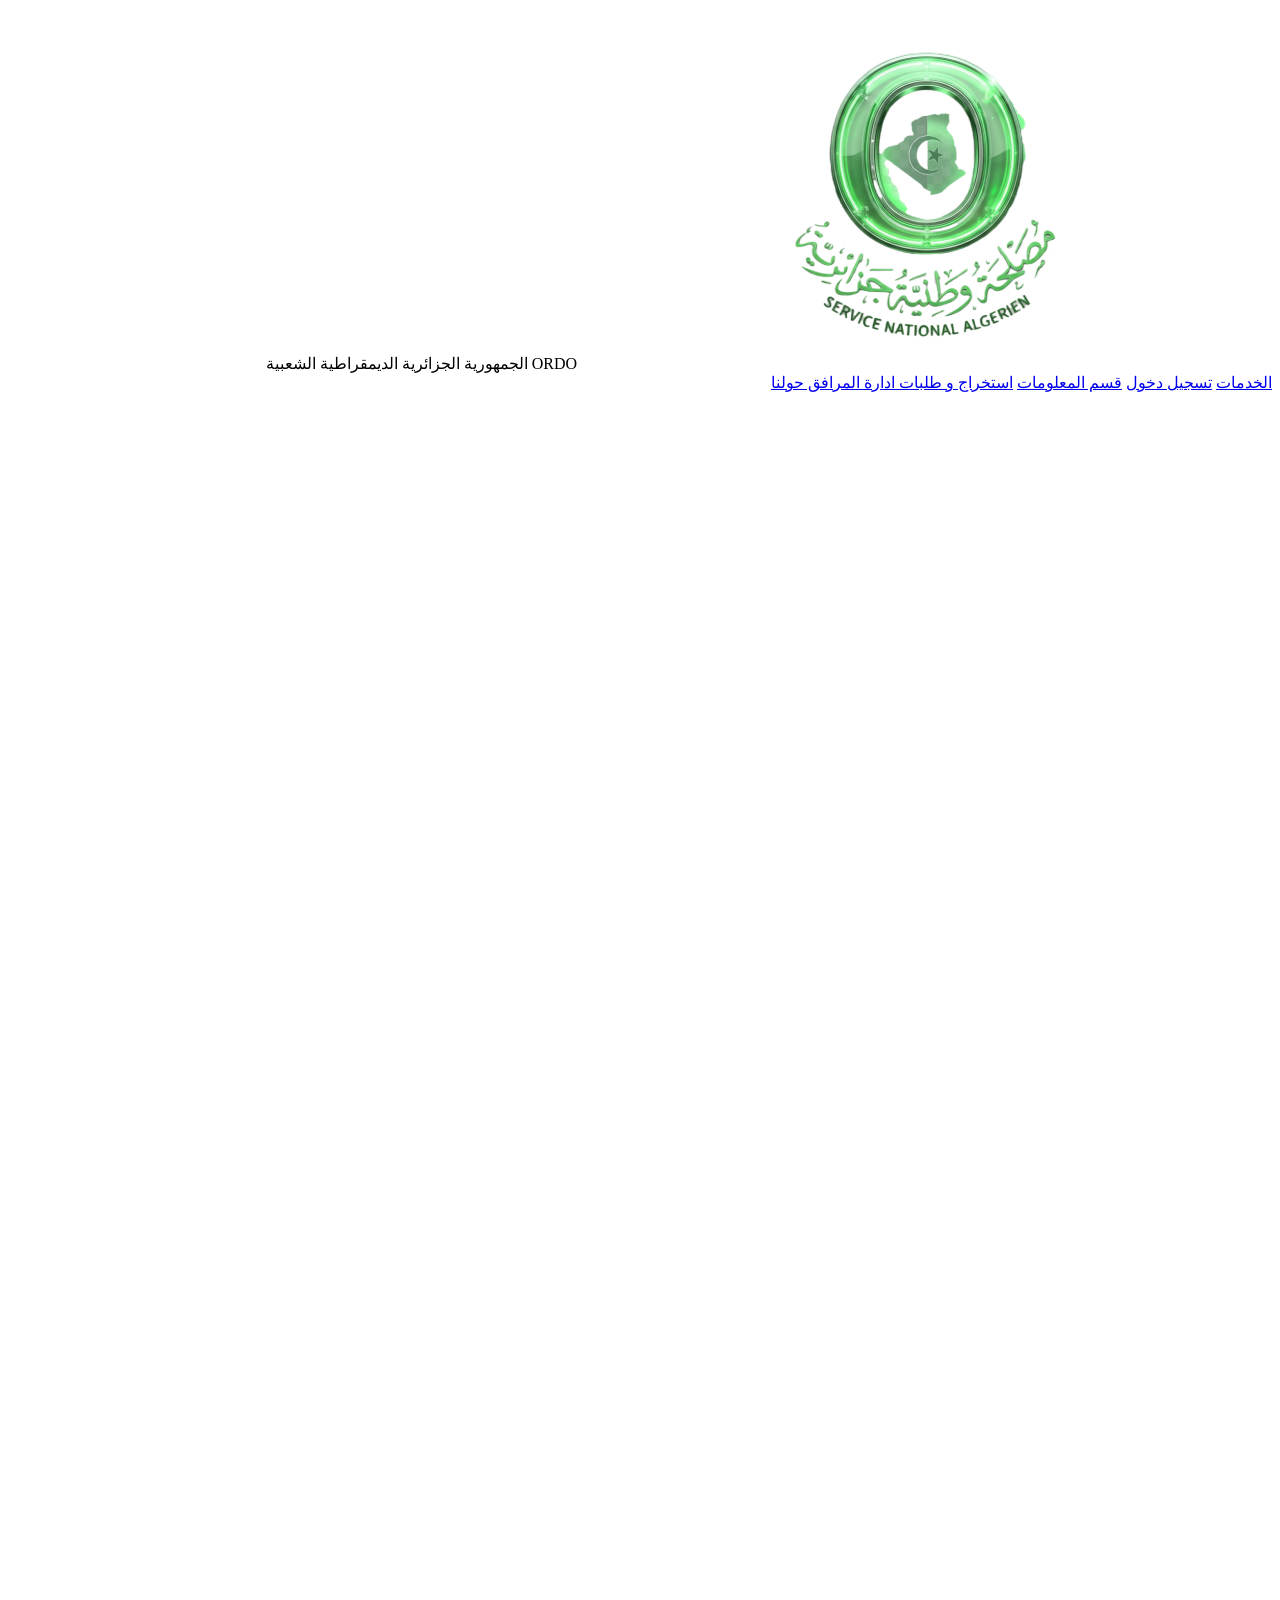
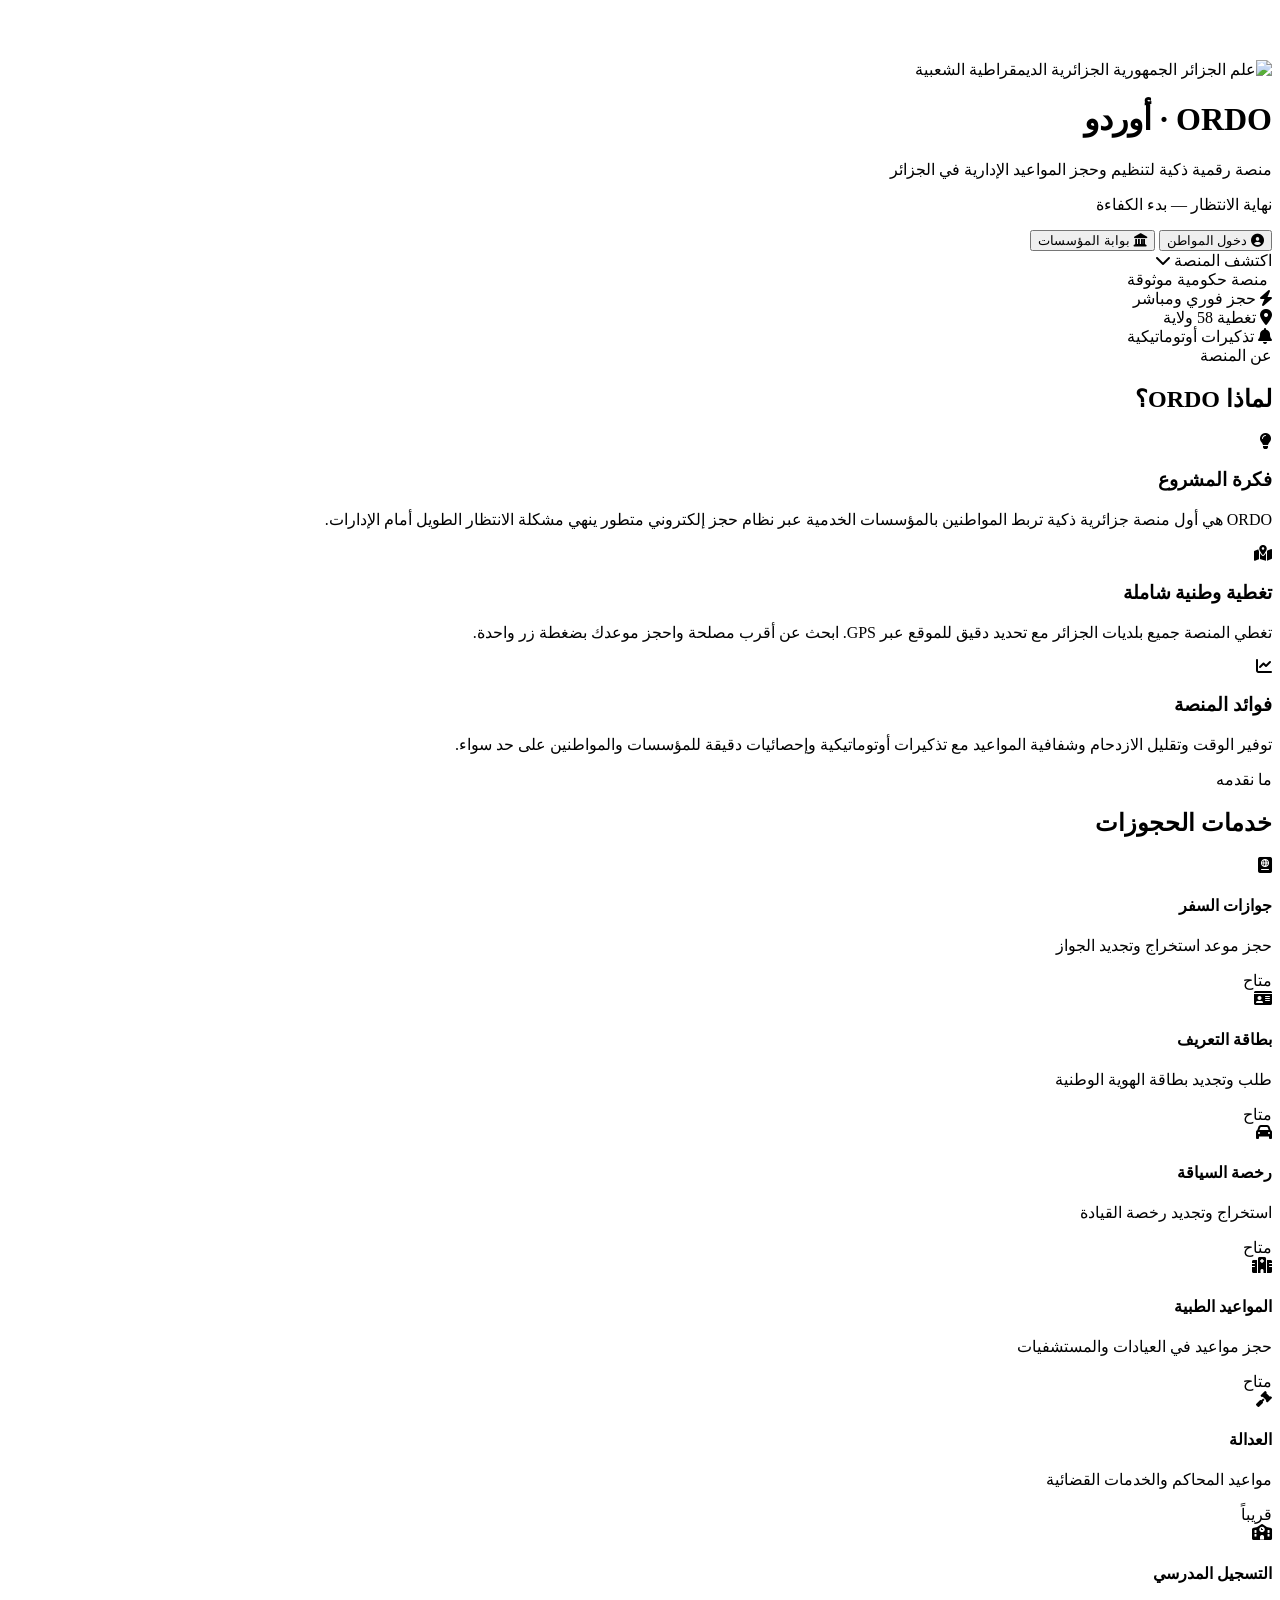
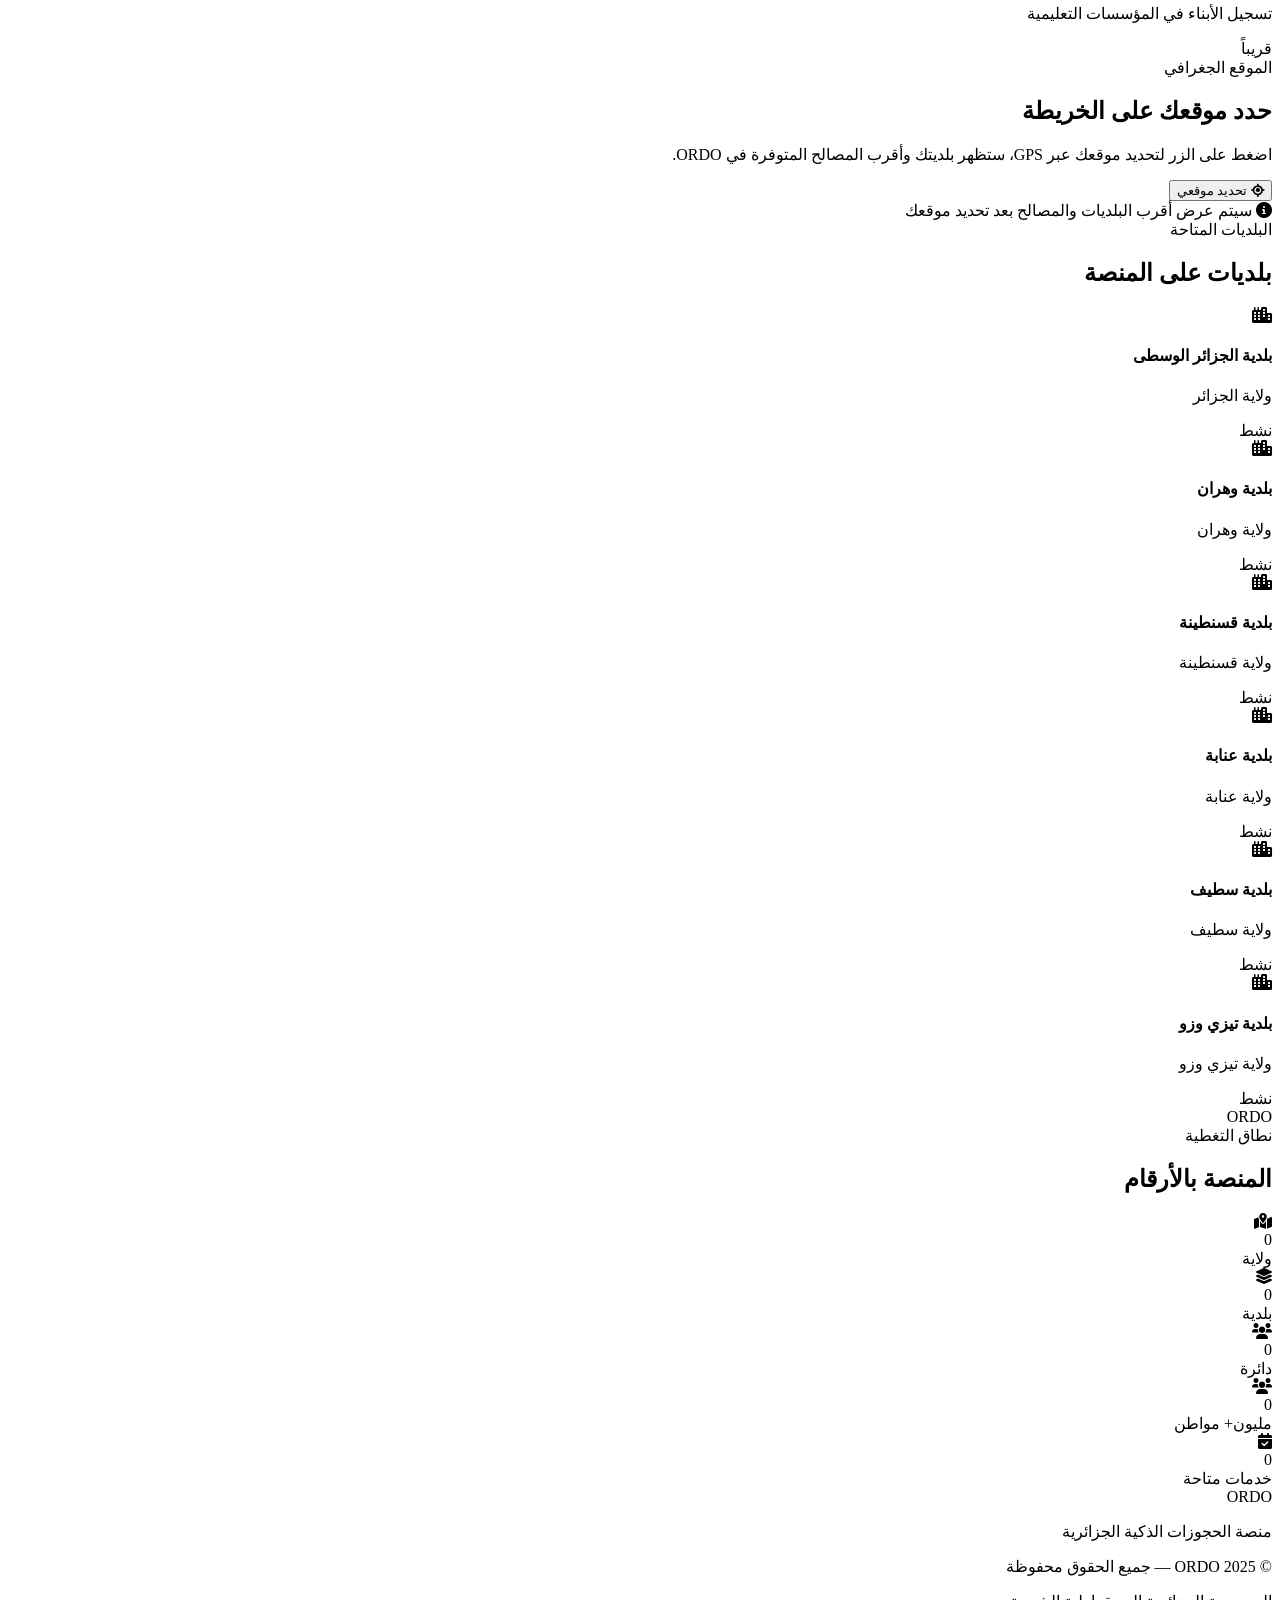
==== index.html @ 9a6a2297 "Add files via upload" ====
<!DOCTYPE html>
<html lang="ar" dir="rtl">
<head>
    <meta charset="UTF-8">
    <meta name="viewport" content="width=device-width, initial-scale=1.0">
    <title>ORDO · منصة الحجوزات الذكية الجزائرية</title>
    <link rel="stylesheet" href="https://unpkg.com/leaflet@1.9.4/dist/leaflet.css" />
    <link rel="stylesheet" href="https://cdnjs.cloudflare.com/ajax/libs/font-awesome/6.0.0-beta3/css/all.min.css">
    <link href="https://fonts.googleapis.com/css2?family=Tajawal:wght@300;400;500;700;800&family=Cairo:wght@300;400;600;700&display=swap" rel="stylesheet">
    <link rel="stylesheet" href="style.css">
</head>
<body>

<nav class="topnav">
    <div class="topnav-inner">
        <div class="nav-brand">
            <img src="logo/logo.png" alt="ORDO Logo" class="nav-img-logo">
            <span class="nav-logo">ORDO</span>
            <span class="nav-divider"></span>
            <span class="nav-tagline">الجمهورية الجزائرية الديمقراطية الشعبية</span>
        </div>
        <div class="nav-links">
            <a href="#services">الخدمات</a>
                        <a href="auth.html">تسجيل دخول</a>
                                                <a href="dashboard.html"> قسم المعلومات</a>
                                                                                                <a href="appointments.html"> استخراج و طلبات </a>

                                                                                                <a href="facility.html"> ادارة المرافق </a>
            <a href="about.html">حولنا</a>


        </div>
    </div>
</nav>

    <header class="hero">
        <div class="hero-bg">
            <div class="hero-stripe green"></div>
            <div class="hero-stripe white"></div>
            <div class="hero-crescent">
                <svg viewBox="0 0 200 200" xmlns="http://www.w3.org/2000/svg">
                    <path d="M100 20 A80 80 0 1 1 99.9 20" fill="none" stroke="rgba(255,255,255,0.06)" stroke-width="2"/>
                    <path d="M100 40 A60 60 0 1 1 99.9 40" fill="none" stroke="rgba(255,255,255,0.04)" stroke-width="1.5"/>
                    <path d="M100 60 A40 40 0 1 1 99.9 60" fill="none" stroke="rgba(255,255,255,0.03)" stroke-width="1"/>
                </svg>
            </div>
        </div>
        <div class="hero-content">
            <div class="hero-badge">
                <img src="https://upload.wikimedia.org/wikipedia/commons/7/77/Flag_of_Algeria.svg" alt="علم الجزائر" class="flag-small">
                <span>الجمهورية الجزائرية الديمقراطية الشعبية</span>
            </div>
            <h1 class="hero-title">
                <span class="title-ordo">ORDO</span>
                <span class="title-dot">·</span>
                <span class="title-ar">أوردو</span>
            </h1>
            <p class="hero-sub">منصة رقمية ذكية لتنظيم وحجز المواعيد الإدارية في الجزائر</p>
            <div class="hero-divider"></div>
            <p class="hero-desc">نهاية الانتظار — بدء الكفاءة</p>
            <div class="hero-actions">
                <button class="btn-primary" id="citizen-btn">
                    <i class="fas fa-user-circle"></i>
                    دخول المواطن
                </button>
                <button class="btn-secondary" id="national-btn">
                    <i class="fas fa-landmark"></i>
                    بوابة المؤسسات
                </button>
            </div>
        </div>
        <div class="hero-scroll">
            <span>اكتشف المنصة</span>
            <i class="fas fa-chevron-down"></i>
        </div>
    </header>

    <section class="about-strip">
        <div class="strip-inner">
            <div class="strip-item">
                <i class="fas fa-shield-halved"></i>
                <span>منصة حكومية موثوقة</span>
            </div>
            <div class="strip-sep"></div>
            <div class="strip-item">
                <i class="fas fa-bolt"></i>
                <span>حجز فوري ومباشر</span>
            </div>
            <div class="strip-sep"></div>
            <div class="strip-item">
                <i class="fas fa-location-dot"></i>
                <span>تغطية 58 ولاية</span>
            </div>
            <div class="strip-sep"></div>
            <div class="strip-item">
                <i class="fas fa-bell"></i>
                <span>تذكيرات أوتوماتيكية</span>
            </div>
        </div>
    </section>

    <section class="info-section">
        <div class="section-header">
            <span class="section-label">عن المنصة</span>
            <h2 class="section-title">لماذا ORDO؟</h2>
        </div>
        <div class="cards-grid">
            <div class="card" data-delay="0">
                <div class="card-icon"><i class="fas fa-lightbulb"></i></div>
                <div class="card-body">
                    <h3>فكرة المشروع</h3>
                    <p>ORDO هي أول منصة جزائرية ذكية تربط المواطنين بالمؤسسات الخدمية عبر نظام حجز إلكتروني متطور ينهي مشكلة الانتظار الطويل أمام الإدارات.</p>
                </div>
            </div>
            <div class="card" data-delay="100">
                <div class="card-icon"><i class="fas fa-map-marked-alt"></i></div>
                <div class="card-body">
                    <h3>تغطية وطنية شاملة</h3>
                    <p>تغطي المنصة جميع بلديات الجزائر مع تحديد دقيق للموقع عبر GPS. ابحث عن أقرب مصلحة واحجز موعدك بضغطة زر واحدة.</p>
                </div>
            </div>
            <div class="card" data-delay="200">
                <div class="card-icon"><i class="fas fa-chart-line"></i></div>
                <div class="card-body">
                    <h3>فوائد المنصة</h3>
                    <p>توفير الوقت وتقليل الازدحام وشفافية المواعيد مع تذكيرات أوتوماتيكية وإحصائيات دقيقة للمؤسسات والمواطنين على حد سواء.</p>
                </div>
            </div>
        </div>
    </section>

    <section class="services" id="services">
        <div class="section-header light">
            <span class="section-label">ما نقدمه</span>
            <h2 class="section-title">خدمات الحجوزات</h2>
        </div>
        <div class="services-grid">
            <div class="service-card">
                <div class="svc-icon"><i class="fas fa-passport"></i></div>
                <h4>جوازات السفر</h4>
                <p>حجز موعد استخراج وتجديد الجواز</p>
                <span class="svc-badge">متاح</span>
            </div>
            <div class="service-card">
                <div class="svc-icon"><i class="fas fa-id-card"></i></div>
                <h4>بطاقة التعريف</h4>
                <p>طلب وتجديد بطاقة الهوية الوطنية</p>
                <span class="svc-badge">متاح</span>
            </div>
            <div class="service-card">
                <div class="svc-icon"><i class="fas fa-car"></i></div>
                <h4>رخصة السياقة</h4>
                <p>استخراج وتجديد رخصة القيادة</p>
                <span class="svc-badge">متاح</span>
            </div>
            <div class="service-card">
                <div class="svc-icon"><i class="fas fa-hospital"></i></div>
                <h4>المواعيد الطبية</h4>
                <p>حجز مواعيد في العيادات والمستشفيات</p>
                <span class="svc-badge">متاح</span>
            </div>
            <div class="service-card">
                <div class="svc-icon"><i class="fas fa-gavel"></i></div>
                <h4>العدالة</h4>
                <p>مواعيد المحاكم والخدمات القضائية</p>
                <span class="svc-badge">قريباً</span>
            </div>
            <div class="service-card">
                <div class="svc-icon"><i class="fas fa-school"></i></div>
                <h4>التسجيل المدرسي</h4>
                <p>تسجيل الأبناء في المؤسسات التعليمية</p>
                <span class="svc-badge">قريباً</span>
            </div>
        </div>
    </section>

    <section class="map-section" id="map-section">
        <div class="section-header">
            <span class="section-label">الموقع الجغرافي</span>
            <h2 class="section-title">حدد موقعك على الخريطة</h2>
            <p class="section-desc">اضغط على الزر لتحديد موقعك عبر GPS، ستظهر بلديتك وأقرب المصالح المتوفرة في ORDO.</p>
        </div>
        <div class="map-wrapper">
            <div id="map"></div>
            <div class="map-panel">
                <button id="locate-btn" class="locate-btn">
                    <i class="fas fa-location-crosshairs"></i>
                    <span>تحديد موقعي</span>
                </button>
                <div id="location-status" class="location-status"></div>
                <div class="map-info">
                    <div class="map-info-item">
                        <i class="fas fa-circle-info"></i>
                        <span>سيتم عرض أقرب البلديات والمصالح بعد تحديد موقعك</span>
                    </div>
                </div>
            </div>
        </div>
    </section>

    <section class="municipalities" id="municipalities">
        <div class="section-header">
            <span class="section-label">البلديات المتاحة</span>
            <h2 class="section-title">بلديات على المنصة</h2>
        </div>
        <div class="municipality-grid">
            <div class="muni-card" data-lat="36.7538" data-lng="3.0588">
                <div class="muni-icon"><i class="fas fa-city"></i></div>
                <h4>بلدية الجزائر الوسطى</h4>
                <p>ولاية الجزائر</p>
                <span class="muni-status active">نشط</span>
            </div>
            <div class="muni-card" data-lat="35.6972" data-lng="-0.6337">
                <div class="muni-icon"><i class="fas fa-city"></i></div>
                <h4>بلدية وهران</h4>
                <p>ولاية وهران</p>
                <span class="muni-status active">نشط</span>
            </div>
            <div class="muni-card" data-lat="36.3650" data-lng="6.6147">
                <div class="muni-icon"><i class="fas fa-city"></i></div>
                <h4>بلدية قسنطينة</h4>
                <p>ولاية قسنطينة</p>
                <span class="muni-status active">نشط</span>
            </div>
            <div class="muni-card" data-lat="36.9000" data-lng="7.7667">
                <div class="muni-icon"><i class="fas fa-city"></i></div>
                <h4>بلدية عنابة</h4>
                <p>ولاية عنابة</p>
                <span class="muni-status active">نشط</span>
            </div>
            <div class="muni-card" data-lat="36.1898" data-lng="5.4136">
                <div class="muni-icon"><i class="fas fa-city"></i></div>
                <h4>بلدية سطيف</h4>
                <p>ولاية سطيف</p>
                <span class="muni-status active">نشط</span>
            </div>
            <div class="muni-card" data-lat="36.7169" data-lng="4.0497">
                <div class="muni-icon"><i class="fas fa-city"></i></div>
                <h4>بلدية تيزي وزو</h4>
                <p>ولاية تيزي وزو</p>
                <span class="muni-status active">نشط</span>
            </div>
        </div>
    </section>

    <section class="stats-section" id="stats">
        <div class="stats-bg-text">ORDO</div>
        <div class="stats-inner">
            <div class="section-header light">
                <span class="section-label">نطاق التغطية</span>
                <h2 class="section-title">المنصة بالأرقام</h2>
            </div>
            <div class="stats-grid">
                <div class="stat-box">
                    <i class="fas fa-map-location-dot"></i>
                    <div class="stat-num" data-target="58">0</div>
                    <div class="stat-unit">ولاية</div>
                </div>
                <div class="stat-box">
                    <i class="fas fa-layer-group"></i>
                    <div class="stat-num" data-target="1541">0</div>
                    <div class="stat-unit">بلدية</div>
                </div>
                    <div class="stat-box">
                    <i class="fas fa-users"></i>
                    <div class="stat-num" data-target="553 ">0</div>
                    <div class="stat-unit">دائرة </div>
                </div>
                <div class="stat-box">
                    <i class="fas fa-users"></i>
                    <div class="stat-num" data-target="45">0</div>
                    <div class="stat-unit">مليون+ مواطن</div>
                </div>
                <div class="stat-box">
                    <i class="fas fa-calendar-check"></i>
                    <div class="stat-num" data-target="3">0</div>
                    <div class="stat-unit">خدمات متاحة</div>
                </div>
                
            </div>
        </div>
    </section>

    <footer>
        <div class="footer-inner">
            <div class="footer-brand">
                <span class="footer-logo">ORDO</span>
                <p>منصة الحجوزات الذكية الجزائرية</p>
            </div>
            <div class="footer-sep"></div>
            <div class="footer-info">
                <p>© 2025 ORDO — جميع الحقوق محفوظة</p>
                <p>الجمهورية الجزائرية الديمقراطية الشعبية</p>
            </div>
        </div>
    </footer>

    <script src="https://unpkg.com/leaflet@1.9.4/dist/leaflet.js"></script>
    <script src="script.js"></script>
</body>
</html>
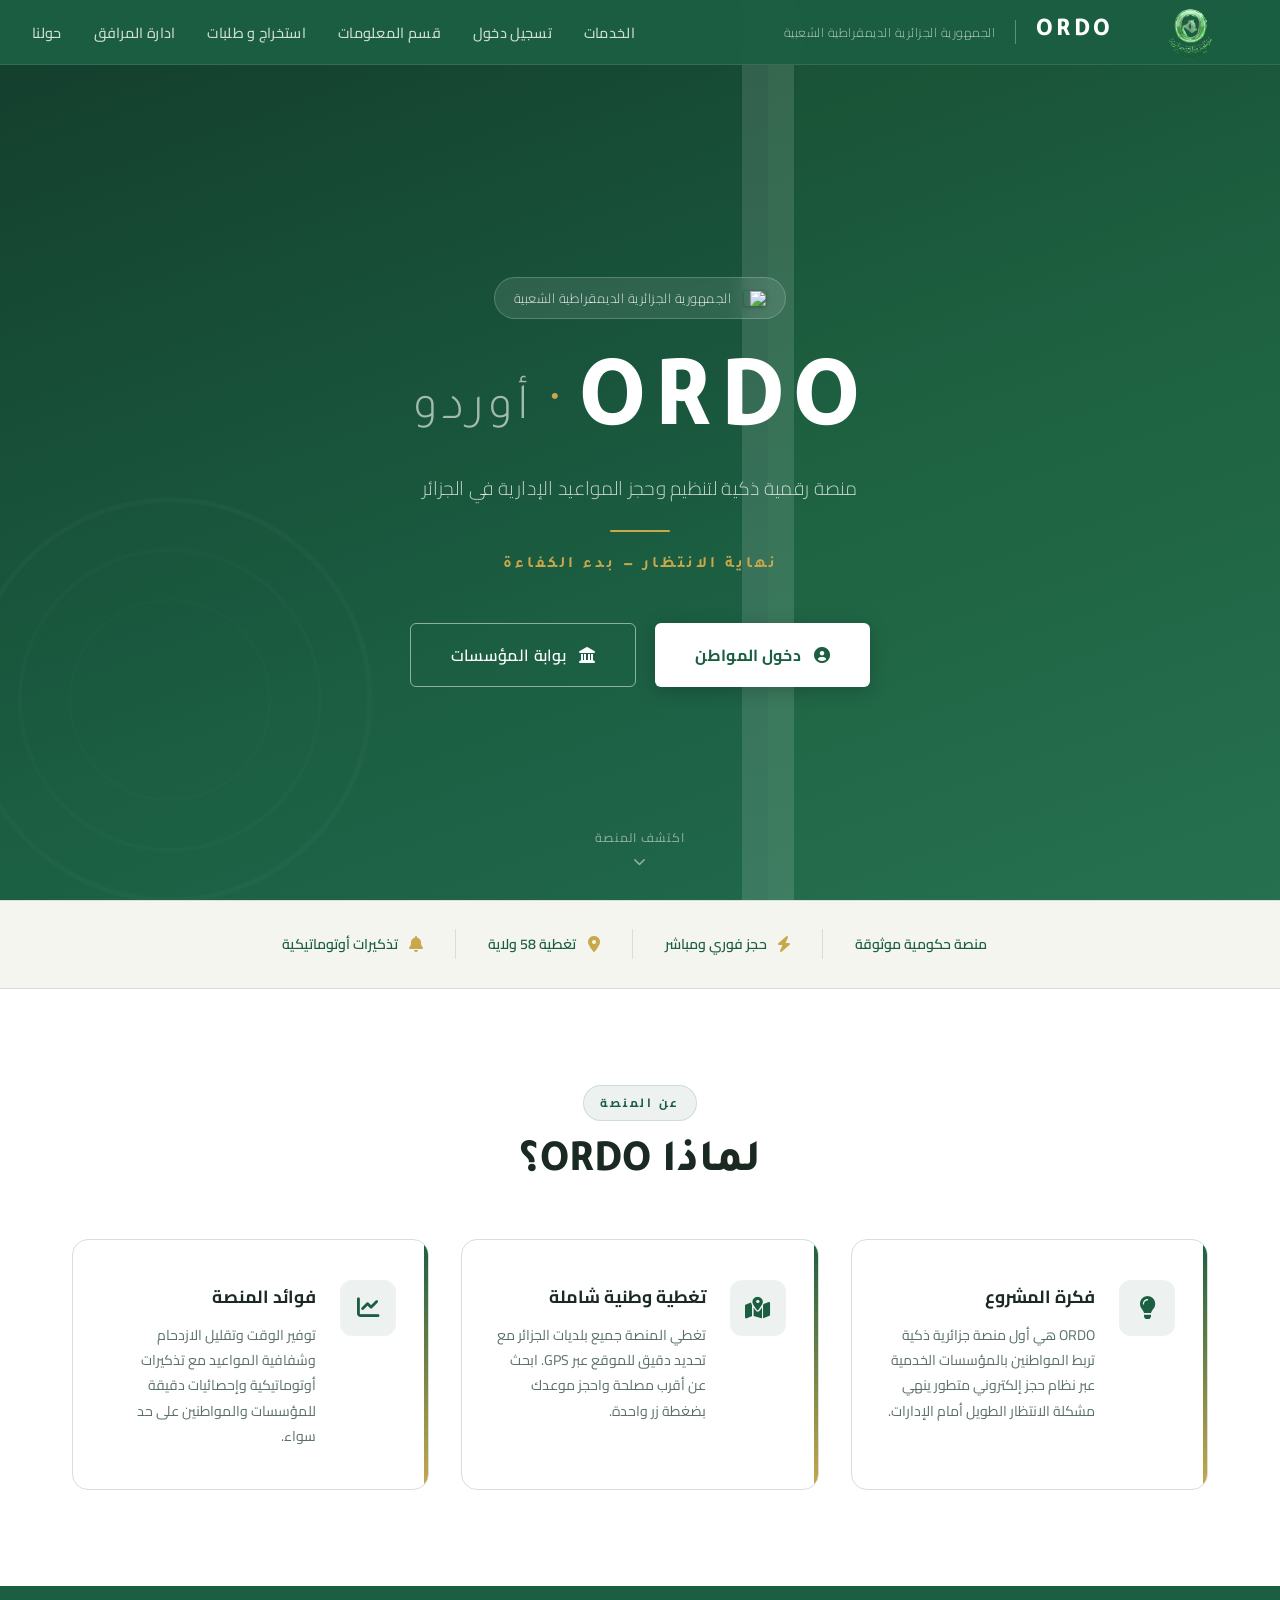
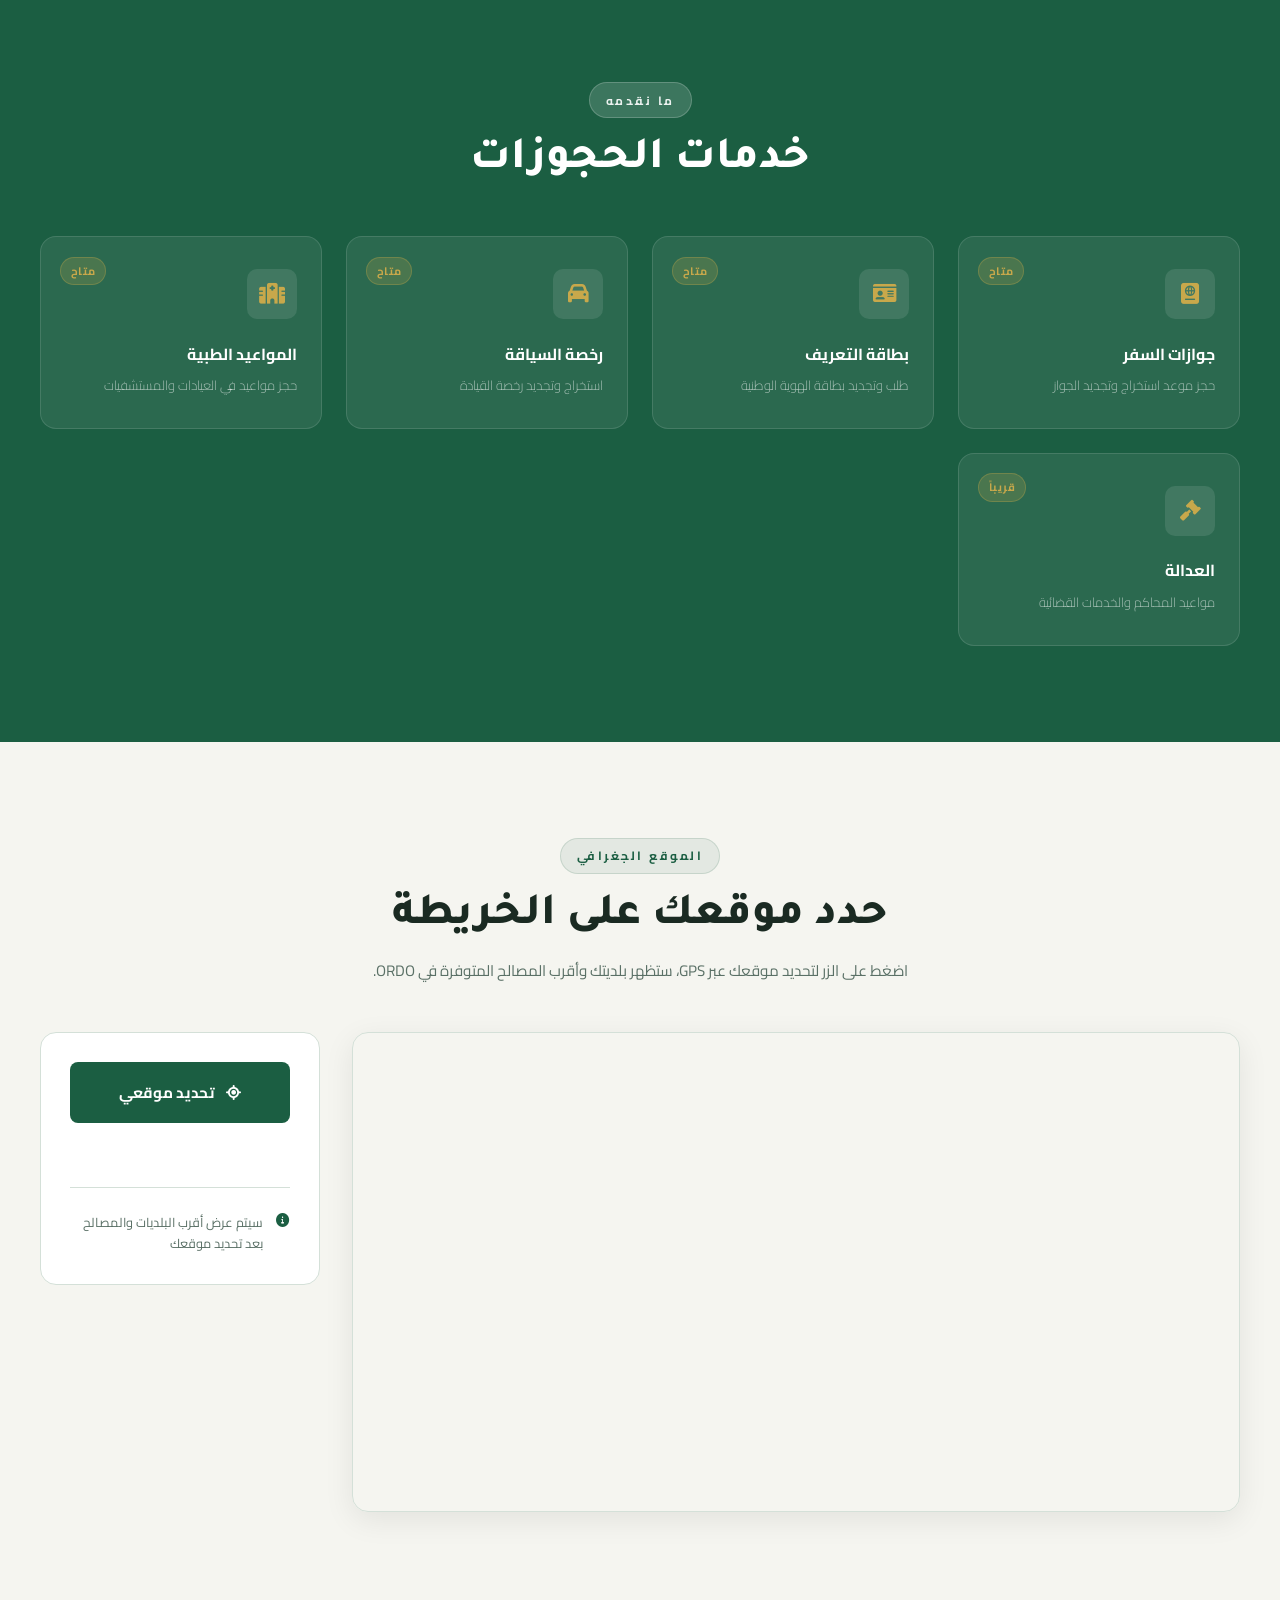
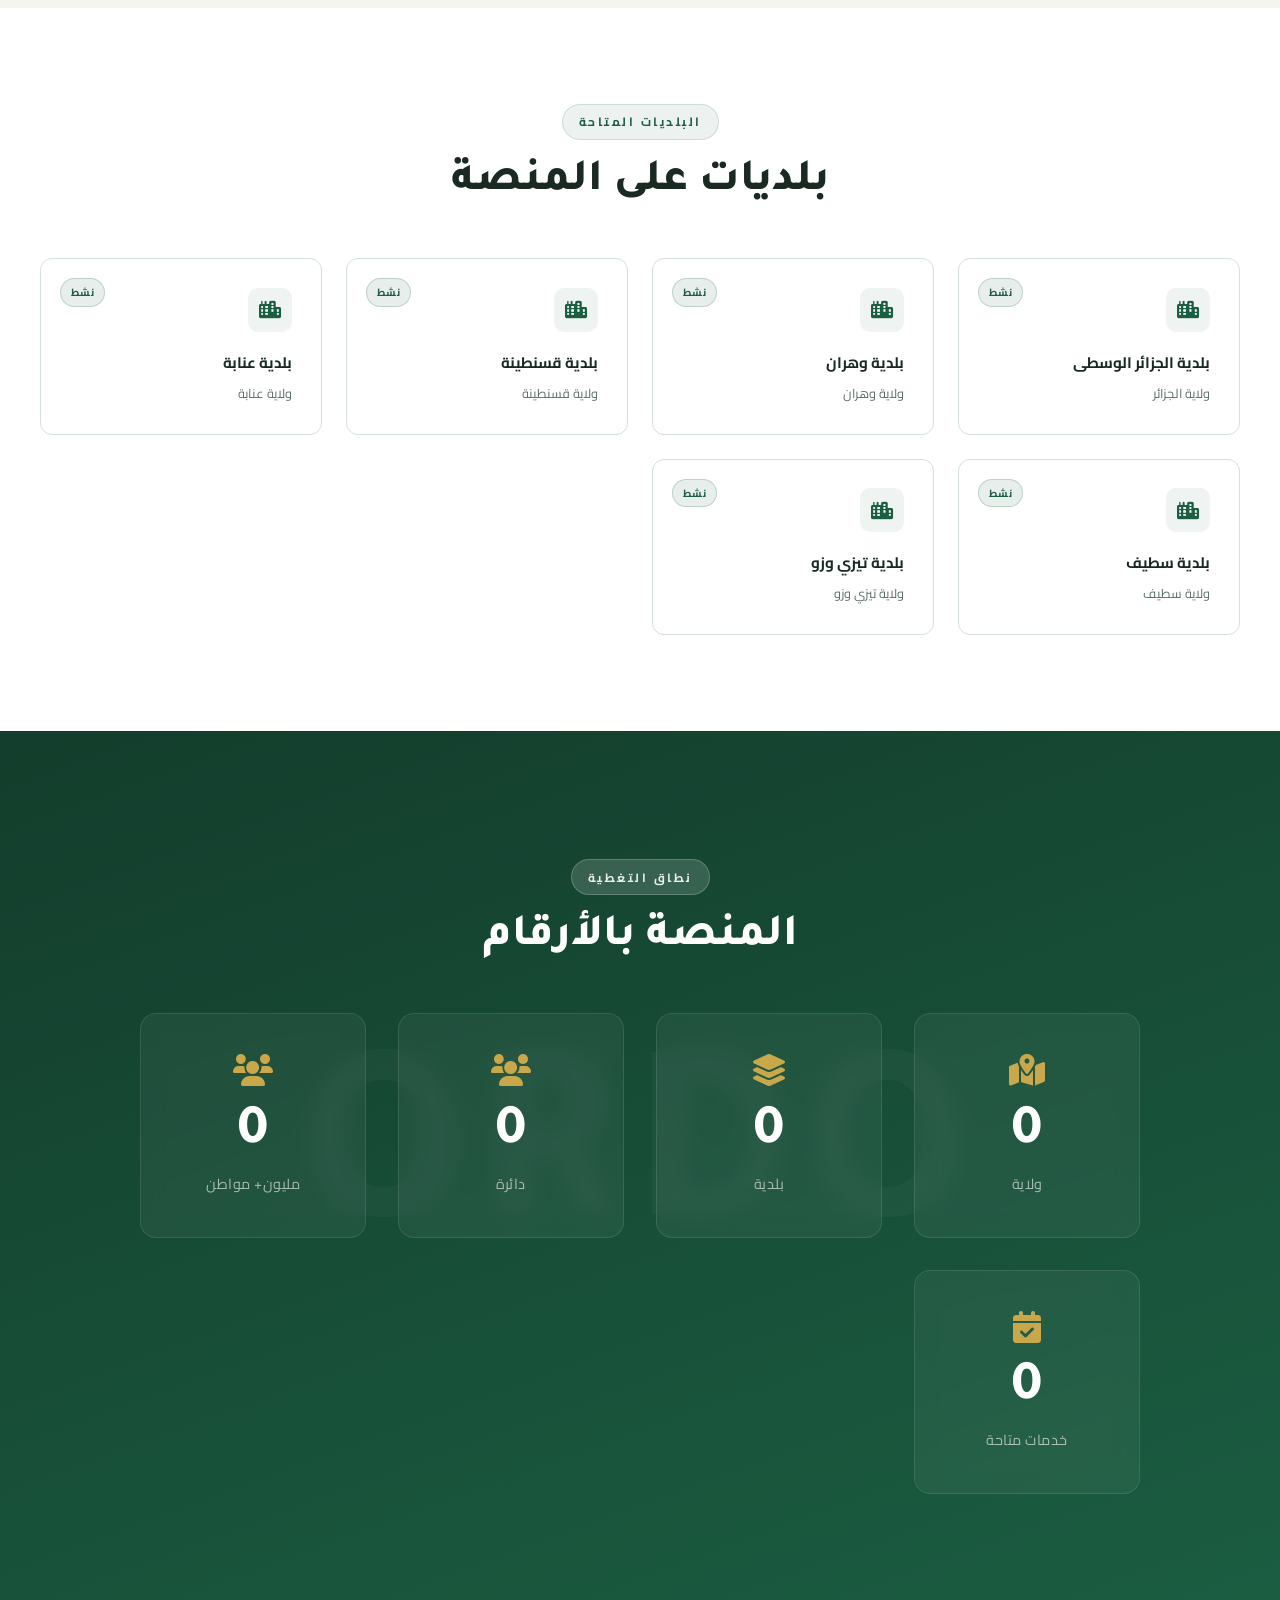
==== commit 9b672fe0: "Add files via upload" ====
--- a/index.html
+++ b/index.html
@@ -165,12 +165,7 @@
                 <p>مواعيد المحاكم والخدمات القضائية</p>
                 <span class="svc-badge">قريباً</span>
             </div>
-            <div class="service-card">
-                <div class="svc-icon"><i class="fas fa-school"></i></div>
-                <h4>التسجيل المدرسي</h4>
-                <p>تسجيل الأبناء في المؤسسات التعليمية</p>
-                <span class="svc-badge">قريباً</span>
-            </div>
+    
         </div>
     </section>
 
@@ -281,21 +276,133 @@
         </div>
     </section>
 
-    <footer>
-        <div class="footer-inner">
-            <div class="footer-brand">
-                <span class="footer-logo">ORDO</span>
-                <p>منصة الحجوزات الذكية الجزائرية</p>
-            </div>
-            <div class="footer-sep"></div>
-            <div class="footer-info">
-                <p>© 2025 ORDO — جميع الحقوق محفوظة</p>
-                <p>الجمهورية الجزائرية الديمقراطية الشعبية</p>
-            </div>
-        </div>
-    </footer>
+
 
     <script src="https://unpkg.com/leaflet@1.9.4/dist/leaflet.js"></script>
     <script src="script.js"></script>
+
+<!-- ═══ MOBILE BOTTOM NAV ═══ -->
+<nav class="mob-nav" id="mob-nav">
+  <a class="mob-nav-item act" href="index.html">
+    <i class="fas fa-home"></i>
+    <span>الرئيسية</span>
+  </a>
+  <a class="mob-nav-item" href="appointments.html">
+    <i class="fas fa-calendar-plus"></i>
+    <span>حجز موعد</span>
+  </a>
+  <a class="mob-nav-item mob-nav-center" href="auth.html">
+    <div class="mob-nav-center-btn">
+      <i class="fas fa-user"></i>
+    </div>
+    <span>حسابي</span>
+  </a>
+  <a class="mob-nav-item" href="dashboard.html">
+    <i class="fas fa-chart-bar"></i>
+    <span>معلومات</span>
+  </a>
+  <a class="mob-nav-item" href="#services" onclick="mobScrollTo('services')">
+    <i class="fas fa-th-large"></i>
+    <span>الخدمات</span>
+  </a>
+</nav>
+
+<style>
+/* ── MOBILE NAV ── */
+.mob-nav{
+  display:none;
+  position:fixed;bottom:0;right:0;left:0;z-index:999;
+  background:#fff;
+  border-top:1px solid #dde6e2;
+  box-shadow:0 -4px 24px rgba(27,94,66,0.10);
+  flex-direction:row;
+  align-items:stretch;
+  height:62px;
+  padding-bottom:env(safe-area-inset-bottom);
+}
+.mob-nav-item{
+  flex:1;display:flex;flex-direction:column;
+  align-items:center;justify-content:center;
+  gap:3px;text-decoration:none;
+  color:#8aab97;font-family:'Cairo',sans-serif;
+  font-size:.58rem;font-weight:700;
+  transition:color .18s;
+  padding:6px 0 4px;
+  position:relative;
+}
+.mob-nav-item i{
+  font-size:1.15rem;transition:transform .2s;
+}
+.mob-nav-item.act{color:#1b5e42}
+.mob-nav-item.act i{transform:translateY(-1px)}
+.mob-nav-item.act::after{
+  content:'';position:absolute;top:0;right:20%;left:20%;
+  height:2.5px;background:#1b5e42;border-radius:0 0 3px 3px;
+}
+
+/* زر المنتصف المرتفع */
+.mob-nav-center{
+  flex:1.2;margin-bottom:10px;
+}
+.mob-nav-center-btn{
+  width:48px;height:48px;border-radius:50%;
+  background:linear-gradient(135deg,#1b5e42,#236b50);
+  display:flex;align-items:center;justify-content:center;
+  box-shadow:0 4px 16px rgba(27,94,66,0.35);
+  margin-bottom:2px;
+  transition:transform .2s,box-shadow .2s;
+}
+.mob-nav-center-btn i{color:#fff;font-size:1.1rem}
+.mob-nav-center:active .mob-nav-center-btn{
+  transform:scale(.93);
+  box-shadow:0 2px 8px rgba(27,94,66,0.25);
+}
+/* إخفاء النقطة الخضراء للمنتصف */
+.mob-nav-center.act::after{display:none}
+
+/* إضافة مسافة أسفل الصفحة عشان ما يتغطى المحتوى */
+@media(max-width:768px){
+  .mob-nav{display:flex}
+  body{padding-bottom:62px}
+  /* إخفاء nav العلوي في الجوال */
+  .topnav .nav-links{display:none}
+}
+</style>
+
+<script>
+/* تمييز العنصر النشط حسب الصفحة */
+(function(){
+  var items = document.querySelectorAll('.mob-nav-item');
+  items.forEach(function(item){ item.classList.remove('act'); });
+  /* الرئيسية دايماً نشطة في index.html */
+  var home = document.querySelector('.mob-nav-item[href="index.html"]');
+  if(home) home.classList.add('act');
+})();
+
+function mobScrollTo(id){
+  var el = document.getElementById(id);
+  if(el) el.scrollIntoView({behavior:'smooth'});
+}
+
+/* إخفاء/إظهار الشريط عند السكرول للأسفل */
+(function(){
+  var nav    = document.getElementById('mob-nav');
+  var lastY  = window.scrollY;
+  var hidden = false;
+  window.addEventListener('scroll', function(){
+    var y = window.scrollY;
+    if(y > lastY + 8 && !hidden && y > 120){
+      nav.style.transform = 'translateY(100%)';
+      nav.style.transition = 'transform .3s ease';
+      hidden = true;
+    } else if(y < lastY - 8 && hidden){
+      nav.style.transform = 'translateY(0)';
+      hidden = false;
+    }
+    lastY = y;
+  }, {passive:true});
+})();
+</script>
+
 </body>
 </html>
--- a/style.css
+++ b/style.css
@@ -0,0 +1,847 @@
+@import url('https://fonts.googleapis.com/css2?family=Tajawal:wght@300;400;500;700;800&family=Cairo:wght@300;400;600;700&display=swap');
+
+* {
+    margin: 0;
+    padding: 0;
+    box-sizing: border-box;
+}
+
+:root {
+    --green: #1b5e42;
+    --green-light: #236b50;
+    --green-dark: #133d2c;
+    --accent: #c8a84b;
+    --white: #ffffff;
+    --off-white: #f5f5f0;
+    --text: #1a2a22;
+    --text-muted: #5a7066;
+    --border: #d4e0d8;
+}
+
+html {
+    scroll-behavior: smooth;
+}
+
+body {
+    font-family: 'Cairo', 'Tajawal', sans-serif;
+    background: var(--white);
+    color: var(--text);
+    direction: rtl;
+    overflow-x: hidden;
+}
+
+.topnav {
+    position: fixed;
+    top: 0;
+    width: 100%;
+    z-index: 1000;
+    background: rgba(27, 94, 66, 0.97);
+    backdrop-filter: blur(10px);
+    border-bottom: 1px solid rgba(255,255,255,0.1);
+}
+
+.topnav-inner {
+    max-width: 1300px;
+    margin: 0 auto;
+    padding: 0 2rem;
+    height: 64px;
+    display: flex;
+    align-items: center;
+    justify-content: space-between;
+}
+
+.nav-brand {
+    display: flex;
+    align-items: center;
+    gap: 1rem;
+}
+
+.nav-logo {
+    font-family: 'Tajawal', sans-serif;
+    font-size: 1.6rem;
+    font-weight: 800;
+    color: var(--white);
+    letter-spacing: 3px;
+}
+
+.nav-divider {
+    width: 1px;
+    height: 24px;
+    background: rgba(255,255,255,0.3);
+}
+
+.nav-tagline {
+    font-size: 0.78rem;
+    color: rgba(255,255,255,0.7);
+    font-weight: 300;
+    letter-spacing: 0.5px;
+}
+
+.nav-links {
+    display: flex;
+    gap: 2rem;
+}
+
+.nav-links a {
+    color: rgba(255,255,255,0.8);
+    text-decoration: none;
+    font-size: 0.9rem;
+    font-weight: 500;
+    transition: color 0.2s;
+    letter-spacing: 0.3px;
+}
+
+.nav-links a:hover {
+    color: var(--accent);
+}
+
+.hero {
+    min-height: 100vh;
+    background: linear-gradient(160deg, var(--green-dark) 0%, var(--green) 60%, var(--green-light) 100%);
+    display: flex;
+    flex-direction: column;
+    align-items: center;
+    justify-content: center;
+    position: relative;
+    overflow: hidden;
+    padding-top: 64px;
+}
+
+.hero-bg {
+    position: absolute;
+    inset: 0;
+    pointer-events: none;
+}
+
+.hero-stripe {
+    position: absolute;
+    top: 0;
+    height: 100%;
+    opacity: 0.07;
+}
+
+.hero-stripe.green {
+    right: 0;
+    width: 40%;
+    background: #4caf50;
+}
+
+.hero-stripe.white {
+    right: 38%;
+    width: 4%;
+    background: var(--white);
+    opacity: 0.12;
+}
+
+.hero-crescent {
+    position: absolute;
+    bottom: -50px;
+    left: -80px;
+    width: 500px;
+    height: 500px;
+    opacity: 0.4;
+}
+
+.hero-crescent svg {
+    width: 100%;
+    height: 100%;
+}
+
+.hero-content {
+    text-align: center;
+    position: relative;
+    z-index: 2;
+    padding: 3rem 2rem;
+    max-width: 800px;
+}
+
+.hero-badge {
+    display: inline-flex;
+    align-items: center;
+    gap: 0.8rem;
+    background: rgba(255,255,255,0.1);
+    border: 1px solid rgba(255,255,255,0.2);
+    border-radius: 50px;
+    padding: 0.5rem 1.2rem;
+    margin-bottom: 2.5rem;
+    color: rgba(255,255,255,0.9);
+    font-size: 0.82rem;
+    font-weight: 300;
+    letter-spacing: 0.5px;
+    backdrop-filter: blur(8px);
+}
+
+.flag-small {
+    width: 22px;
+    height: 15px;
+    border-radius: 2px;
+    object-fit: cover;
+    box-shadow: 0 1px 4px rgba(0,0,0,0.3);
+}
+
+.hero-title {
+    font-family: 'Tajawal', sans-serif;
+    font-size: clamp(3.5rem, 8vw, 7rem);
+    font-weight: 800;
+    color: var(--white);
+    letter-spacing: 2px;
+    line-height: 1;
+    margin-bottom: 0.5rem;
+    display: flex;
+    align-items: center;
+    justify-content: center;
+    gap: 1rem;
+}
+
+.title-ordo {
+    letter-spacing: 8px;
+}
+
+.title-dot {
+    color: var(--accent);
+    font-weight: 300;
+    font-size: 0.7em;
+}
+
+.title-ar {
+    font-size: 0.5em;
+    font-weight: 300;
+    opacity: 0.6;
+    letter-spacing: 4px;
+}
+
+.hero-sub {
+    font-size: clamp(1rem, 2.5vw, 1.2rem);
+    color: rgba(255,255,255,0.75);
+    font-weight: 300;
+    margin-bottom: 1.5rem;
+    letter-spacing: 0.3px;
+}
+
+.hero-divider {
+    width: 60px;
+    height: 2px;
+    background: var(--accent);
+    margin: 1.5rem auto;
+    border-radius: 2px;
+}
+
+.hero-desc {
+    font-size: 1rem;
+    color: var(--accent);
+    font-weight: 600;
+    letter-spacing: 3px;
+    text-transform: uppercase;
+    margin-bottom: 3rem;
+    font-family: 'Tajawal', sans-serif;
+}
+
+.hero-actions {
+    display: flex;
+    gap: 1.2rem;
+    justify-content: center;
+    flex-wrap: wrap;
+}
+
+.btn-primary {
+    padding: 1rem 2.5rem;
+    background: var(--white);
+    color: var(--green);
+    border: none;
+    border-radius: 6px;
+    font-family: 'Cairo', sans-serif;
+    font-size: 1rem;
+    font-weight: 700;
+    cursor: pointer;
+    display: flex;
+    align-items: center;
+    gap: 0.8rem;
+    transition: all 0.3s;
+    letter-spacing: 0.3px;
+    box-shadow: 0 4px 20px rgba(0,0,0,0.2);
+}
+
+.btn-primary:hover {
+    background: var(--accent);
+    color: var(--white);
+    transform: translateY(-3px);
+    box-shadow: 0 8px 30px rgba(0,0,0,0.25);
+}
+
+.btn-secondary {
+    padding: 1rem 2.5rem;
+    background: transparent;
+    color: var(--white);
+    border: 1.5px solid rgba(255,255,255,0.5);
+    border-radius: 6px;
+    font-family: 'Cairo', sans-serif;
+    font-size: 1rem;
+    font-weight: 600;
+    cursor: pointer;
+    display: flex;
+    align-items: center;
+    gap: 0.8rem;
+    transition: all 0.3s;
+    letter-spacing: 0.3px;
+}
+
+.btn-secondary:hover {
+    border-color: var(--accent);
+    color: var(--accent);
+    transform: translateY(-3px);
+    background: rgba(255,255,255,0.05);
+}
+
+.hero-scroll {
+    position: absolute;
+    bottom: 2rem;
+    left: 50%;
+    transform: translateX(-50%);
+    color: rgba(255,255,255,0.5);
+    font-size: 0.78rem;
+    display: flex;
+    flex-direction: column;
+    align-items: center;
+    gap: 0.4rem;
+    letter-spacing: 1px;
+    animation: bounce 2s ease-in-out infinite;
+}
+
+@keyframes bounce {
+    0%, 100% { transform: translateX(-50%) translateY(0); }
+    50% { transform: translateX(-50%) translateY(6px); }
+}
+
+.about-strip {
+    background: var(--off-white);
+    border-top: 1px solid var(--border);
+    border-bottom: 1px solid var(--border);
+}
+
+.strip-inner {
+    max-width: 1100px;
+    margin: 0 auto;
+    padding: 1.4rem 2rem;
+    display: flex;
+    align-items: center;
+    justify-content: center;
+    gap: 0;
+    flex-wrap: wrap;
+}
+
+.strip-item {
+    display: flex;
+    align-items: center;
+    gap: 0.7rem;
+    padding: 0.5rem 2rem;
+    font-size: 0.88rem;
+    font-weight: 600;
+    color: var(--green);
+}
+
+.strip-item i {
+    font-size: 1rem;
+    color: var(--accent);
+}
+
+.strip-sep {
+    width: 1px;
+    height: 30px;
+    background: var(--border);
+}
+
+.section-header {
+    text-align: center;
+    margin-bottom: 3rem;
+}
+
+.section-label {
+    display: inline-block;
+    background: rgba(27, 94, 66, 0.08);
+    color: var(--green);
+    font-size: 0.75rem;
+    font-weight: 700;
+    letter-spacing: 2.5px;
+    text-transform: uppercase;
+    padding: 0.35rem 1rem;
+    border-radius: 50px;
+    margin-bottom: 1rem;
+    border: 1px solid rgba(27, 94, 66, 0.15);
+}
+
+.section-header.light .section-label {
+    background: rgba(255,255,255,0.15);
+    color: rgba(255,255,255,0.9);
+    border-color: rgba(255,255,255,0.2);
+}
+
+.section-title {
+    font-family: 'Tajawal', sans-serif;
+    font-size: clamp(1.8rem, 4vw, 2.8rem);
+    font-weight: 800;
+    color: var(--text);
+    margin-bottom: 0.5rem;
+}
+
+.section-header.light .section-title {
+    color: var(--white);
+}
+
+.section-desc {
+    color: var(--text-muted);
+    font-size: 0.95rem;
+    max-width: 550px;
+    margin: 0.8rem auto 0;
+    font-weight: 400;
+    line-height: 1.8;
+}
+
+.info-section {
+    padding: 6rem 2rem;
+    max-width: 1200px;
+    margin: 0 auto;
+}
+
+.cards-grid {
+    display: grid;
+    grid-template-columns: repeat(auto-fit, minmax(280px, 1fr));
+    gap: 2rem;
+}
+
+.card {
+    background: var(--white);
+    border: 1px solid var(--border);
+    border-radius: 16px;
+    padding: 2.5rem 2rem;
+    display: flex;
+    gap: 1.5rem;
+    transition: all 0.3s;
+    position: relative;
+    overflow: hidden;
+}
+
+.card::before {
+    content: '';
+    position: absolute;
+    top: 0;
+    right: 0;
+    width: 4px;
+    height: 100%;
+    background: linear-gradient(to bottom, var(--green), var(--accent));
+    border-radius: 0 16px 16px 0;
+}
+
+.card:hover {
+    box-shadow: 0 12px 40px rgba(27, 94, 66, 0.1);
+    transform: translateY(-4px);
+    border-color: var(--green);
+}
+
+.card-icon {
+    width: 56px;
+    height: 56px;
+    min-width: 56px;
+    background: rgba(27, 94, 66, 0.08);
+    border-radius: 12px;
+    display: flex;
+    align-items: center;
+    justify-content: center;
+    color: var(--green);
+    font-size: 1.4rem;
+}
+
+.card-body h3 {
+    font-size: 1.1rem;
+    font-weight: 700;
+    color: var(--text);
+    margin-bottom: 0.6rem;
+}
+
+.card-body p {
+    font-size: 0.88rem;
+    color: var(--text-muted);
+    line-height: 1.8;
+    font-weight: 400;
+}
+
+.services {
+    padding: 6rem 2rem;
+    background: var(--green);
+}
+
+.services .section-header {
+    margin-bottom: 3rem;
+}
+
+.services-grid {
+    display: grid;
+    grid-template-columns: repeat(auto-fit, minmax(260px, 1fr));
+    gap: 1.5rem;
+    max-width: 1200px;
+    margin: 0 auto;
+}
+
+.service-card {
+    background: rgba(255,255,255,0.07);
+    border: 1px solid rgba(255,255,255,0.12);
+    border-radius: 16px;
+    padding: 2rem 1.5rem;
+    transition: all 0.3s;
+    cursor: pointer;
+    position: relative;
+}
+
+.service-card:hover {
+    background: rgba(255,255,255,0.14);
+    border-color: var(--accent);
+    transform: translateY(-4px);
+}
+
+.svc-icon {
+    width: 50px;
+    height: 50px;
+    background: rgba(255,255,255,0.1);
+    border-radius: 10px;
+    display: flex;
+    align-items: center;
+    justify-content: center;
+    color: var(--accent);
+    font-size: 1.3rem;
+    margin-bottom: 1.2rem;
+}
+
+.service-card h4 {
+    font-size: 1rem;
+    font-weight: 700;
+    color: var(--white);
+    margin-bottom: 0.4rem;
+}
+
+.service-card p {
+    font-size: 0.82rem;
+    color: rgba(255,255,255,0.6);
+    line-height: 1.6;
+    font-weight: 300;
+}
+
+.svc-badge {
+    position: absolute;
+    top: 1.2rem;
+    left: 1.2rem;
+    font-size: 0.68rem;
+    font-weight: 700;
+    padding: 0.2rem 0.6rem;
+    border-radius: 50px;
+    letter-spacing: 0.5px;
+    background: rgba(200, 168, 75, 0.2);
+    color: var(--accent);
+    border: 1px solid rgba(200, 168, 75, 0.3);
+}
+
+.svc-badge:contains("قريباً") {
+    background: rgba(255,255,255,0.08);
+    color: rgba(255,255,255,0.5);
+    border-color: rgba(255,255,255,0.1);
+}
+
+.map-section {
+    padding: 6rem 2rem;
+    background: var(--off-white);
+}
+
+.map-wrapper {
+    max-width: 1200px;
+    margin: 0 auto;
+    display: grid;
+    grid-template-columns: 1fr 280px;
+    gap: 2rem;
+    align-items: start;
+}
+
+#map {
+    height: 480px;
+    border-radius: 16px;
+    overflow: hidden;
+    border: 1px solid var(--border);
+    box-shadow: 0 8px 30px rgba(0,0,0,0.08);
+    z-index: 1;
+}
+
+.map-panel {
+    background: var(--white);
+    border: 1px solid var(--border);
+    border-radius: 16px;
+    padding: 1.8rem;
+}
+
+.locate-btn {
+    width: 100%;
+    padding: 1rem;
+    background: var(--green);
+    color: var(--white);
+    border: none;
+    border-radius: 8px;
+    font-family: 'Cairo', sans-serif;
+    font-size: 0.95rem;
+    font-weight: 700;
+    cursor: pointer;
+    display: flex;
+    align-items: center;
+    justify-content: center;
+    gap: 0.7rem;
+    transition: all 0.3s;
+    letter-spacing: 0.3px;
+}
+
+.locate-btn:hover {
+    background: var(--green-dark);
+    transform: translateY(-2px);
+    box-shadow: 0 6px 20px rgba(27, 94, 66, 0.3);
+}
+
+.location-status {
+    margin-top: 1rem;
+    font-size: 0.85rem;
+    color: var(--text-muted);
+    min-height: 24px;
+    text-align: center;
+}
+
+.map-info {
+    margin-top: 1.5rem;
+    padding-top: 1.5rem;
+    border-top: 1px solid var(--border);
+}
+
+.map-info-item {
+    display: flex;
+    gap: 0.8rem;
+    align-items: flex-start;
+    font-size: 0.8rem;
+    color: var(--text-muted);
+    line-height: 1.7;
+}
+
+.map-info-item i {
+    color: var(--green);
+    margin-top: 2px;
+    font-size: 0.85rem;
+}
+
+.municipalities {
+    padding: 6rem 2rem;
+}
+
+.municipality-grid {
+    display: grid;
+    grid-template-columns: repeat(auto-fit, minmax(240px, 1fr));
+    gap: 1.5rem;
+    max-width: 1200px;
+    margin: 0 auto;
+}
+
+.muni-card {
+    background: var(--white);
+    border: 1px solid var(--border);
+    border-radius: 12px;
+    padding: 1.8rem;
+    cursor: pointer;
+    transition: all 0.3s;
+    position: relative;
+}
+
+.muni-card:hover {
+    border-color: var(--green);
+    box-shadow: 0 8px 25px rgba(27, 94, 66, 0.1);
+    transform: translateY(-3px);
+}
+
+.muni-icon {
+    width: 44px;
+    height: 44px;
+    background: rgba(27, 94, 66, 0.07);
+    border-radius: 10px;
+    display: flex;
+    align-items: center;
+    justify-content: center;
+    color: var(--green);
+    font-size: 1.1rem;
+    margin-bottom: 1rem;
+}
+
+.muni-card h4 {
+    font-size: 0.95rem;
+    font-weight: 700;
+    color: var(--text);
+    margin-bottom: 0.25rem;
+}
+
+.muni-card p {
+    font-size: 0.8rem;
+    color: var(--text-muted);
+    font-weight: 400;
+}
+
+.muni-status {
+    position: absolute;
+    top: 1.2rem;
+    left: 1.2rem;
+    font-size: 0.65rem;
+    font-weight: 700;
+    letter-spacing: 0.5px;
+    padding: 0.2rem 0.6rem;
+    border-radius: 50px;
+}
+
+.muni-status.active {
+    background: rgba(27, 94, 66, 0.1);
+    color: var(--green);
+    border: 1px solid rgba(27, 94, 66, 0.2);
+}
+
+.stats-section {
+    background: linear-gradient(160deg, var(--green-dark), var(--green));
+    padding: 8rem 2rem;
+    position: relative;
+    overflow: hidden;
+}
+
+.stats-bg-text {
+    position: absolute;
+    top: 50%;
+    left: 50%;
+    transform: translate(-50%, -50%);
+    font-family: 'Tajawal', sans-serif;
+    font-size: 20vw;
+    font-weight: 800;
+    color: rgba(255,255,255,0.03);
+    letter-spacing: 10px;
+    pointer-events: none;
+    user-select: none;
+    white-space: nowrap;
+}
+
+.stats-inner {
+    position: relative;
+    z-index: 1;
+    max-width: 1000px;
+    margin: 0 auto;
+}
+
+.stats-grid {
+    display: grid;
+    grid-template-columns: repeat(auto-fit, minmax(180px, 1fr));
+    gap: 2rem;
+}
+
+.stat-box {
+    text-align: center;
+    padding: 2.5rem 1.5rem;
+    background: rgba(255,255,255,0.05);
+    border: 1px solid rgba(255,255,255,0.1);
+    border-radius: 16px;
+    backdrop-filter: blur(10px);
+    transition: 0.3s;
+}
+
+.stat-box:hover {
+    background: rgba(255,255,255,0.1);
+    border-color: var(--accent);
+    transform: translateY(-4px);
+}
+
+.stat-box i {
+    font-size: 2rem;
+    color: var(--accent);
+    margin-bottom: 1.2rem;
+    display: block;
+}
+
+.stat-num {
+    font-family: 'Tajawal', sans-serif;
+    font-size: 3.5rem;
+    font-weight: 800;
+    color: var(--white);
+    line-height: 1;
+    margin-bottom: 0.5rem;
+}
+
+.stat-unit {
+    font-size: 0.9rem;
+    color: rgba(255,255,255,0.6);
+    font-weight: 400;
+    letter-spacing: 0.5px;
+}
+
+footer {
+    background: var(--green-dark);
+    border-top: 1px solid rgba(255,255,255,0.08);
+}
+
+.footer-inner {
+    max-width: 1200px;
+    margin: 0 auto;
+    padding: 2.5rem 2rem;
+    display: flex;
+    align-items: center;
+    gap: 2rem;
+}
+
+.footer-logo {
+    font-family: 'Tajawal', sans-serif;
+    font-size: 1.8rem;
+    font-weight: 800;
+    color: var(--white);
+    letter-spacing: 4px;
+    display: block;
+    margin-bottom: 0.3rem;
+}
+
+.footer-brand p {
+    font-size: 0.78rem;
+    color: rgba(255,255,255,0.5);
+    font-weight: 300;
+}
+
+.footer-sep {
+    flex: 1;
+    height: 1px;
+    background: rgba(255,255,255,0.08);
+}
+
+.footer-info {
+    text-align: left;
+}
+
+.footer-info p {
+    font-size: 0.78rem;
+    color: rgba(255,255,255,0.5);
+    font-weight: 300;
+    line-height: 1.8;
+}
+.nav-brand {
+    display: flex;
+    align-items: center;
+    gap: 20px;
+}
+
+.nav-img-logo {
+    height: 60px; /* تقدر تغير الحجم حسب رغبتك */
+    width: auto;
+}
+
+@media (max-width: 768px) {
+    .nav-links { display: none; }
+    .nav-tagline { display: none; }
+    .topnav-inner { padding: 0 1.5rem; }
+    .hero-title { flex-direction: column; gap: 0.3rem; }
+    .title-ar { font-size: 0.6em; }
+    .hero-actions { flex-direction: column; align-items: center; }
+    .btn-primary, .btn-secondary { width: 100%; justify-content: center; }
+    .map-wrapper { grid-template-columns: 1fr; }
+    .strip-item { padding: 0.4rem 1rem; }
+    .strip-sep { display: none; }
+    .footer-inner { flex-direction: column; gap: 1rem; }
+    .footer-info { text-align: center; }
+    .footer-sep { display: none; }
+}
